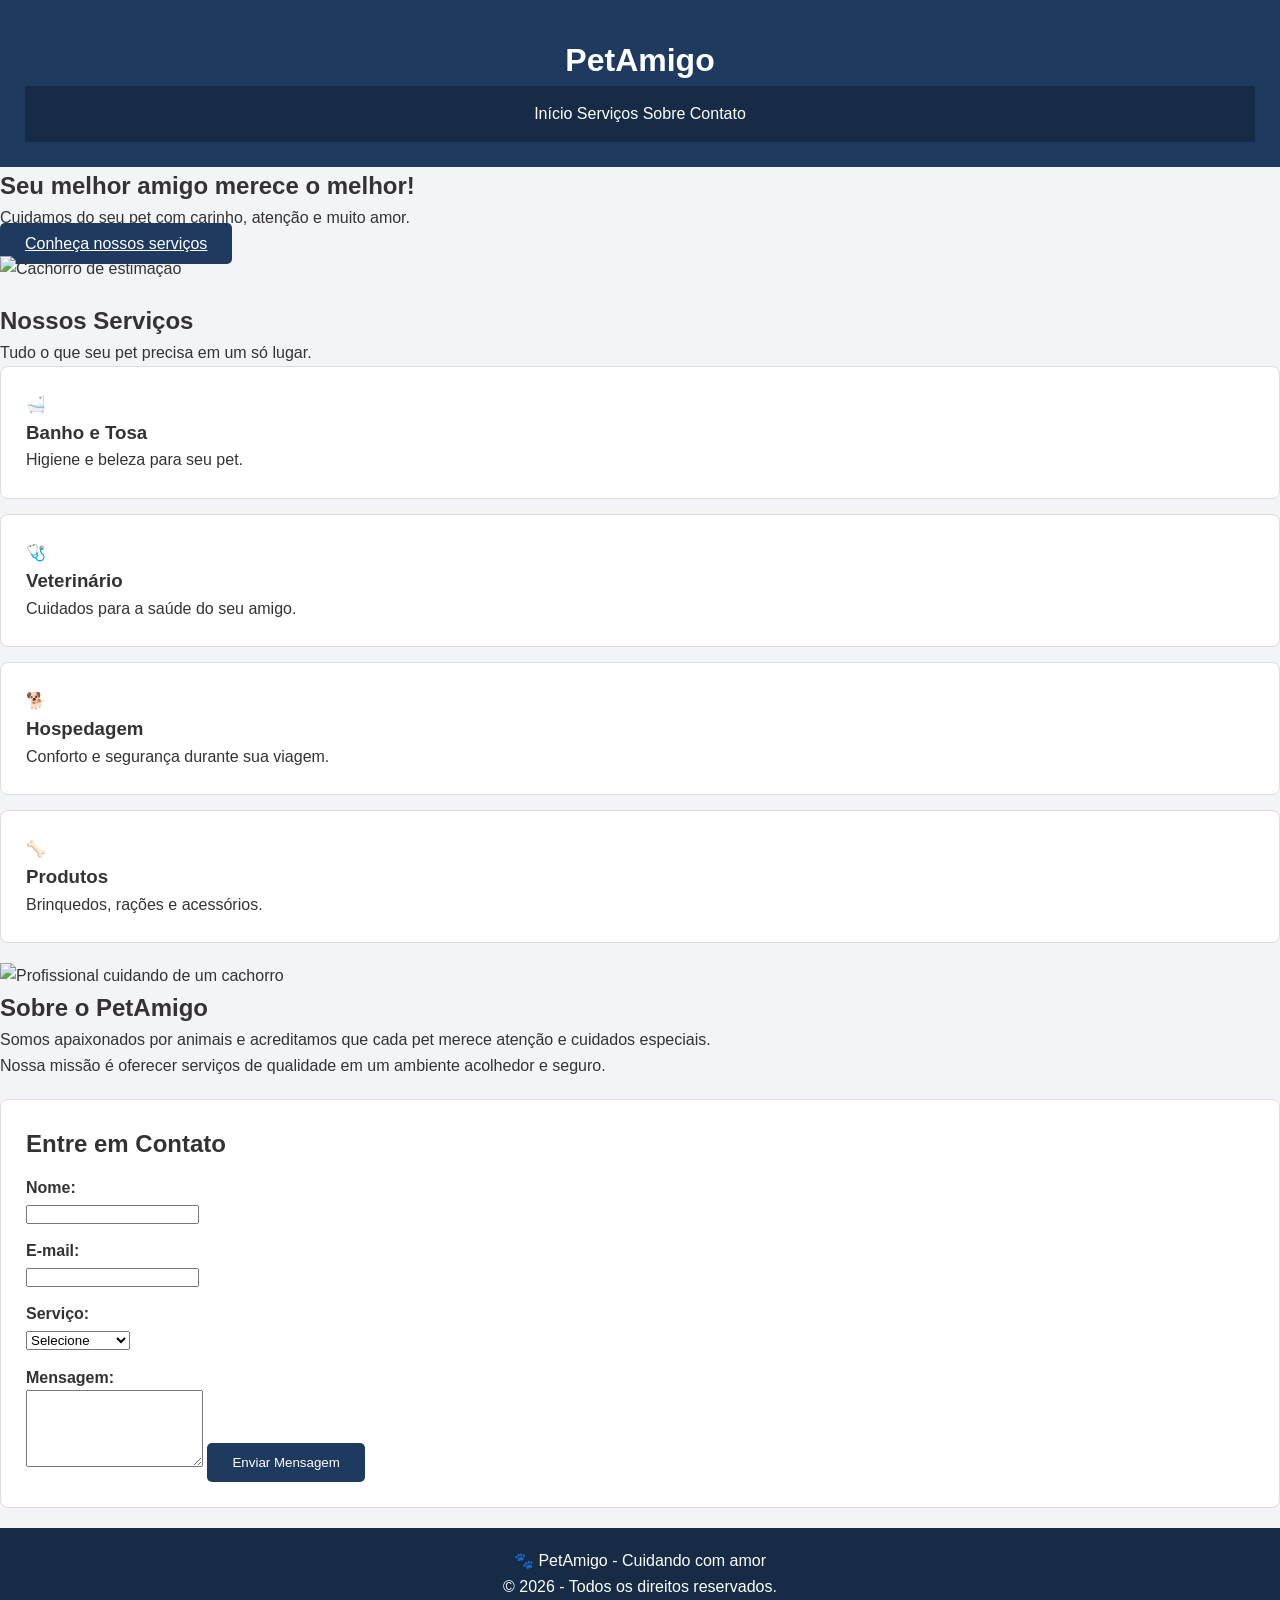
==== petshop/index.html @ 08fd227a "." ====
<!DOCTYPE html>
<html lang="pt-BR">
<head>
    <meta charset="UTF-8">
    <meta name="viewport"
          content="width=device-width, initial-scale=1.0">

    <title>PetAmigo - Cuidando do seu Pet</title>

    <link rel="stylesheet" href="/petshop/css/style.css">
</head>

<body>

    <!-- CABEÇALHO -->
    <header id="inicio">
        <div class="container cabecalho">

            <h1> PetAmigo</h1>

            <nav>
                <a href="#inicio">Início</a>
                <a href="#servicos">Serviços</a>
                <a href="#sobre">Sobre</a>
                <a href="#contato">Contato</a>
            </nav>

        </div>
    </header>

    <!-- BANNER PRINCIPAL -->
    <section class="banner">

        <div class="container banner-conteudo">

            <div class="banner-texto">
                <h2>Seu melhor amigo merece o melhor!</h2>

                <p>
                    Cuidamos do seu pet com carinho,
                    atenção e muito amor.
                </p>

                <a href="#servicos" class="botao">
                    Conheça nossos serviços
                </a>
            </div>

            <img src="/petshop/img/5139711.jpg"
                 alt="Cachorro de estimação">

        </div>

    </section>

    <!-- SERVIÇOS -->
    <section id="servicos" class="secao">

        <div class="container">

            <h2 class="titulo">Nossos Serviços</h2>

            <p class="subtitulo">
                Tudo o que seu pet precisa em um só lugar.
            </p>

            <div class="lista-cards">

                <article class="card">
                    <span>🛁</span>
                    <h3>Banho e Tosa</h3>
                    <p>
                        Higiene e beleza para seu pet.
                    </p>
                </article>

                <article class="card">
                    <span>🩺</span>
                    <h3>Veterinário</h3>
                    <p>
                        Cuidados para a saúde do seu amigo.
                    </p>
                </article>

                <article class="card">
                    <span>🐕</span>
                    <h3>Hospedagem</h3>
                    <p>
                        Conforto e segurança durante sua viagem.
                    </p>
                </article>

                <article class="card">
                    <span>🦴</span>
                    <h3>Produtos</h3>
                    <p>
                        Brinquedos, rações e acessórios.
                    </p>
                </article>

            </div>

        </div>

    </section>

    <!-- SOBRE NÓS -->
    <section id="sobre" class="secao sobre">

        <div class="container sobre-conteudo">

            <img src="/petshop/img/images.jfif"
                 alt="Profissional cuidando de um cachorro">

            <div>
                <h2>Sobre o PetAmigo</h2>

                <p>
                    Somos apaixonados por animais e
                    acreditamos que cada pet merece
                    atenção e cuidados especiais.
                </p>

                <p>
                    Nossa missão é oferecer serviços
                    de qualidade em um ambiente
                    acolhedor e seguro.
                </p>
            </div>

        </div>

    </section>

    <!-- CONTATO -->
    <section id="contato" class="secao">

        <div class="container">

            <h2 class="titulo">Entre em Contato</h2>

            <form>

                <label for="nome">Nome:</label>
                <input type="text" id="nome"
                       name="nome" required>

                <label for="email">E-mail:</label>
                <input type="email" id="email"
                       name="email" required>

                <label for="servico">Serviço:</label>
                <select id="servico" name="servico">
                    <option value="">Selecione</option>
                    <option>Banho e Tosa</option>
                    <option>Veterinário</option>
                    <option>Hospedagem</option>
                </select>

                <label for="mensagem">Mensagem:</label>
                <textarea id="mensagem"
                          name="mensagem"
                          rows="5"></textarea>

                <button type="submit" class="botao">
                    Enviar Mensagem
                </button>

            </form>

        </div>

    </section>

    <!-- RODAPÉ -->
    <footer>
        <p>🐾 PetAmigo - Cuidando com amor</p>
        <p>© 2026 - Todos os direitos reservados.</p>
    </footer>

</body>
</html>
---- petshop/css/style.css ----
/* ESTILOS GERAIS */

* {
    margin: 0;
    padding: 0;
    box-sizing: border-box;
}

body {
    font-family: Arial, sans-serif;
    background-color: #f2f4f8;
    color: #333;
    line-height: 1.6;
}


/* CABEÇALHO */

header {
    background-color: #1e3a5f;
    color: white;
    text-align: center;
    padding: 25px;
}


header img {
    width: 70px;
}

header h1 {
    margin-top: 10px;
}

/* MENU */

nav {
    background-color: #162b45;
    padding: 15px;
    text-align: center;
}

nav ul {
    list-style: none;
}

nav li {
    display: inline;
    margin: 15px;
}

nav a {
    color: white;
    text-decoration: none;
}

nav a:hover {
    color: #70c1ff;
}

/* CONTEÚDO PRINCIPAL */

main {
    width: 90%;
    max-width: 1000px;
    margin: 30px auto;
}

section {
    margin-bottom: 20px;
}

/* CLASSE REUTILIZADA NOS ARTIGOS */

.card {
    background-color: white;
    padding: 25px;
    margin-bottom: 15px;
    border: 1px solid #ddd;
    border-radius: 8px;
}

/* CLASSE REUTILIZADA NOS TÍTULOS */

.titulo-secao {
    color: #1e3a5f;
    margin-bottom: 10px;
    font-size: 24px;
}

/* ID PARA UMA ÁREA ESPECÍFICA */



#informacoes {
    background-color: #dceeff;
    padding: 20px;
    margin-bottom: 25px;
    border-left: 5px solid #1e3a5f;
}

.conteiner{
    border: 2px solid #ccc;
    padding: 20px;
    display: flex;
    justify-content: space-between;
    align-content: center;
    gap: 20px;
}

#informacoes h2 {
    color: #1e3a5f;
}

/* FORMULÁRIO */

#contato {
    background-color: white;
    padding: 25px;
    border: 1px solid #ddd;
    border-radius: 8px;
}

label {
    display: block;
    margin-top: 12px;
    font-weight: bold;
}

/* CLASSE COMPARTILHADA PELOS CAMPOS */

.campo {
    display: block;
    width: 100%;
    padding: 10px;
    margin-top: 5px;
    border: 1px solid #ccc;
    border-radius: 5px;
    font-size: 15px;
}

/* CLASSE DO BOTÃO */

.botao {
    background-color: #1e3a5f;
    color: white;
    padding: 12px 25px;
    margin-top: 15px;
    border: none;
    border-radius: 5px;
    cursor: pointer;
}

.botao:hover {
    background-color: #2d5b8e;
}

/* RODAPÉ */

footer {
    background-color: #162b45;
    color: white;
    text-align: center;
    padding: 20px;
}
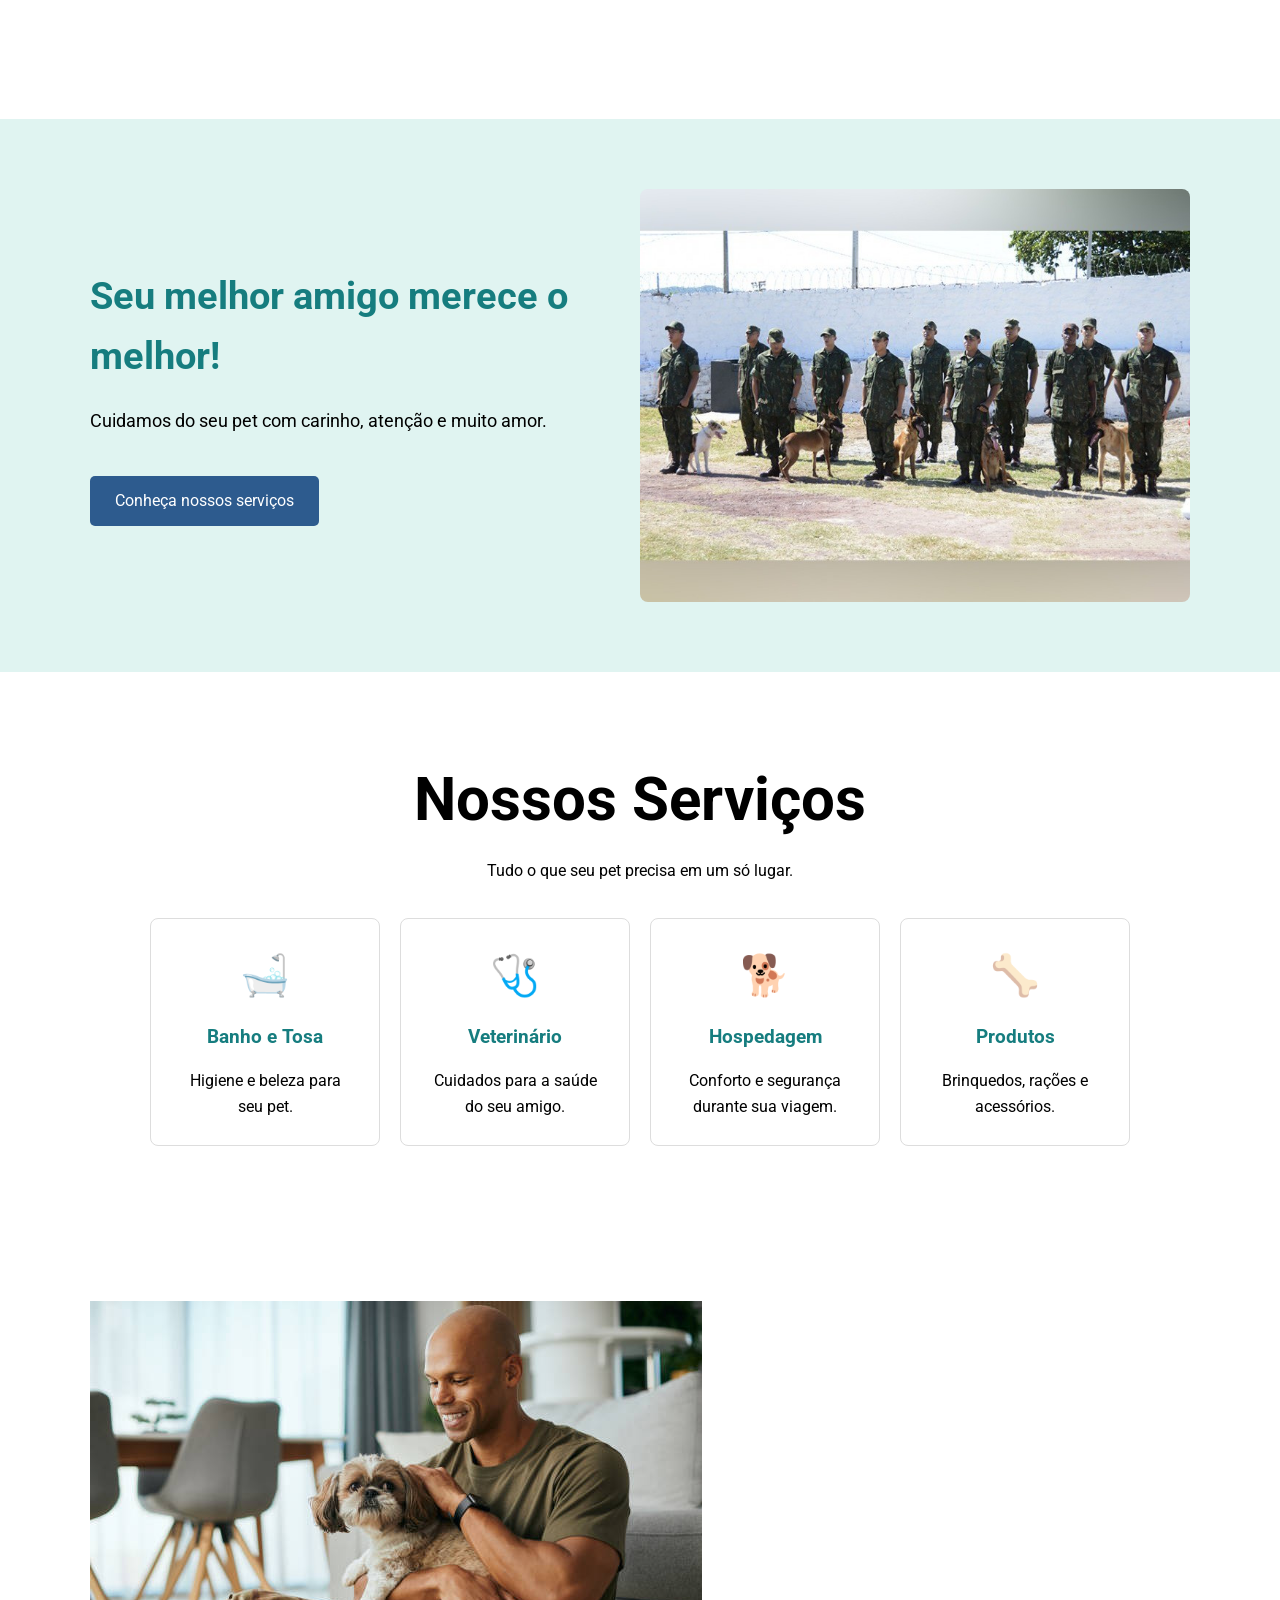
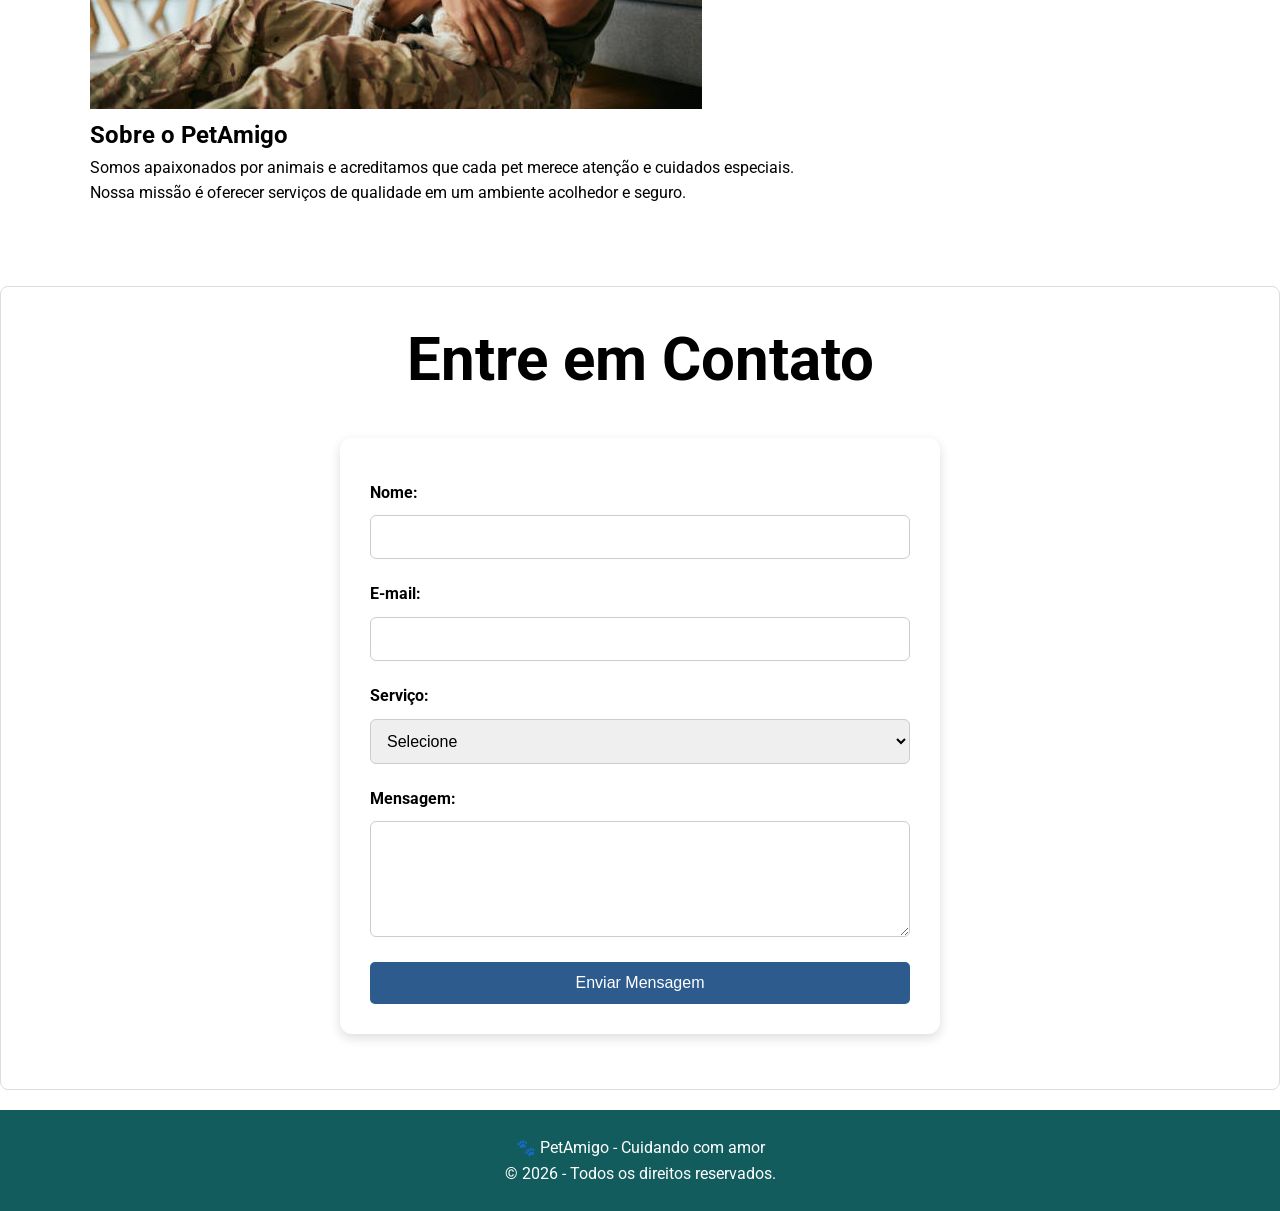
==== commit ec228bb5: "Atualização do site" ====
--- a/petshop/index.html
+++ b/petshop/index.html
@@ -46,7 +46,7 @@
                 </a>
             </div>
 
-            <img src="/petshop/img/5139711.jpg"
+            <img src="/petshop/img/3igsxh2yetyck.jpg"
                  alt="Cachorro de estimação">
 
         </div>
@@ -109,7 +109,7 @@
 
         <div class="container sobre-conteudo">
 
-            <img src="/petshop/img/images.jfif"
+            <img src="/petshop/img/istockphoto-1356509929-612x612.jpg"
                  alt="Profissional cuidando de um cachorro">
 
             <div>
--- a/petshop/css/style.css
+++ b/petshop/css/style.css
@@ -1,3 +1,32 @@
+@import url('https://fonts.googleapis.com/css2?family=Roboto:ital,wght@0,100..900;1,100..900&display=swap');
+
+
+/* .first-color {
+      background: #42b883;
+}
+      
+.second-color {
+      background: #347474;
+}
+
+.third-color {
+      background: #35495e;
+}
+
+.fourth-color {
+      background: #ff7e67;
+}
+
+
+:root {
+  --color-primary: #059669;
+  --color-secondary: #6B7280;
+  --color-accent: #14B8A6;
+  --color-background: #F9FAFB;
+  --color-text: #111827;
+} */
+
+
 /* ESTILOS GERAIS */
 
 * {
@@ -7,20 +36,35 @@
 }
 
 body {
-    font-family: Arial, sans-serif;
-    background-color: #f2f4f8;
+    font-family: "Roboto", sans-serif;
+    background-color: var(--color-primary)
     color: #333;
     line-height: 1.6;
 }
 
 
+/*Limita a largura do conteúdo*/
+.container {
+    width: 90%;
+    max-width: 1100px;
+    margin: 0 auto;
+}   
+
+
 /* CABEÇALHO */
 
 header {
-    background-color: #1e3a5f;
-    color: white;
-    text-align: center;
-    padding: 25px;
+    background-color: var(--color-accent);
+    color: white;
+    padding: 20px 0;
+    
+}
+
+.cabecalho {
+    display: flex;
+    justify-content: space-between;
+    align-items: center;
+    gap: 20px;
 }
 
 
@@ -29,13 +73,13 @@
 }
 
 header h1 {
-    margin-top: 10px;
+    margin-top: 28px;
 }
 
 /* MENU */
 
 nav {
-    background-color: #162b45;
+    
     padding: 15px;
     text-align: center;
 }
@@ -52,10 +96,121 @@
 nav a {
     color: white;
     text-decoration: none;
+    font-synthesis-weight: bold;
+    transition: 0.3s;
 }
 
 nav a:hover {
-    color: #70c1ff;
+    color: #ffd166;
+}
+
+
+/* 3. BANNER*/
+
+.banner{
+    background-color: #e0f4f1;
+    padding: 70px 0;
+}
+
+.banner-conteudo {
+    display: flex;
+    align-items: center;
+    justify-content:  space-between;
+    gap: 40px;
+}
+
+.banner-texto{
+    flex: 1;
+}
+
+.banner-texto h2{
+    font-size: 38px;
+    color: #167d7f;
+    margin-bottom: 20px;
+}
+
+.banner-texto p{
+    font-size: 18px;
+    margin-bottom: 25px;
+}
+
+.banner img {
+    width: 50%;
+    border-radius: 8px;
+
+}
+
+/*BOTÕES:*/
+
+.botao{
+    display: inline-block;
+    background-color: #ff914d;
+    color: white;
+    padding: 12px 25px;
+    border: none;
+    border-radius: 8px;
+    text-decoration: none;
+    font-size: 16px;
+    cursor: pointer;
+}
+
+.botao:hover{
+    background-color: #e8752e;
+    transform: translatY(-3px);
+}
+
+/*SEÇÕES:*/
+
+.secao{
+    padding: 60px 0;
+}
+
+.titulo{
+    text-align: center;
+    color: var(--color-primary);
+    font-size: 60px;
+    margin-bottom: 10px;
+}
+
+.subtitulo{
+    text-align: center;
+    margin-bottom: 10px;
+}
+
+
+.subtitulo{
+    text-align: center;
+    margin-bottom: 35px;
+}
+
+.lista-cards{
+    display: flex;
+    justify-content: center;
+    gap: 20px;
+    flex-wrap: wrap;
+}
+
+.card{
+    background-color: white;
+    width: 230px;
+    padding: 25px;
+    text-align: center;
+    border-radius: 12px;
+    transition: 0.3s;
+}
+
+.card span{
+    font-size: 40px;
+}
+
+.card h3{
+    color: #167d7f;
+    margin: 15px 0;
+}
+
+.card:hover{
+    transform: translateY(-8px);
+    box-shadow: 0 8px 18px #066916;
 }
 
 /* CONTEÚDO PRINCIPAL */
@@ -80,6 +235,10 @@
     border-radius: 8px;
 }
 
+.card span{
+    font-size: ;    
+}
+
 /* CLASSE REUTILIZADA NOS TÍTULOS */
 
 .titulo-secao {
@@ -89,7 +248,6 @@
 }
 
 /* ID PARA UMA ÁREA ESPECÍFICA */
-
 
 
 #informacoes {
@@ -114,6 +272,22 @@
 
 /* FORMULÁRIO */
 
+form{
+    background-color: white;
+    max-width: 600px;
+    margin: 30px auto;
+    padding: 30px;
+    border-radius: 12px;
+    box-shadow: 0 4px 12px #ddd;
+    display: flex;
+    flex-direction: column;
+    gap: 10px;
+}
+
+form label{
+    font-weight: bold;
+}
+
 #contato {
     background-color: white;
     padding: 25px;
@@ -125,6 +299,23 @@
     display: block;
     margin-top: 12px;
     font-weight: bold;
+}
+
+form input,
+form select,
+form textarea{
+    padding: 12px;
+    border: 1px solid #ccc;
+    border-radius: 6px;
+    font-family: Arial, sans-serif;
+    font-size: 16px;
+}
+
+form input:focus,
+form select:focus,
+form textarea: :focus{
+    outline: none;
+    border-color: #2d5b8e
 }
 
 /* CLASSE COMPARTILHADA PELOS CAMPOS */
@@ -142,7 +333,7 @@
 /* CLASSE DO BOTÃO */
 
 .botao {
-    background-color: #1e3a5f;
+    background-color: #2d5b8e;
     color: white;
     padding: 12px 25px;
     margin-top: 15px;
@@ -152,14 +343,14 @@
 }
 
 .botao:hover {
-    background-color: #2d5b8e;
+    background-color: #167d7f;
 }
 
 /* RODAPÉ */
 
 footer {
-    background-color: #162b45;
-    color: white;
-    text-align: center;
-    padding: 20px;
-}
+    background-color: #125c5e;
+    color: white;
+    text-align: center;
+    padding: 25px;
+}
